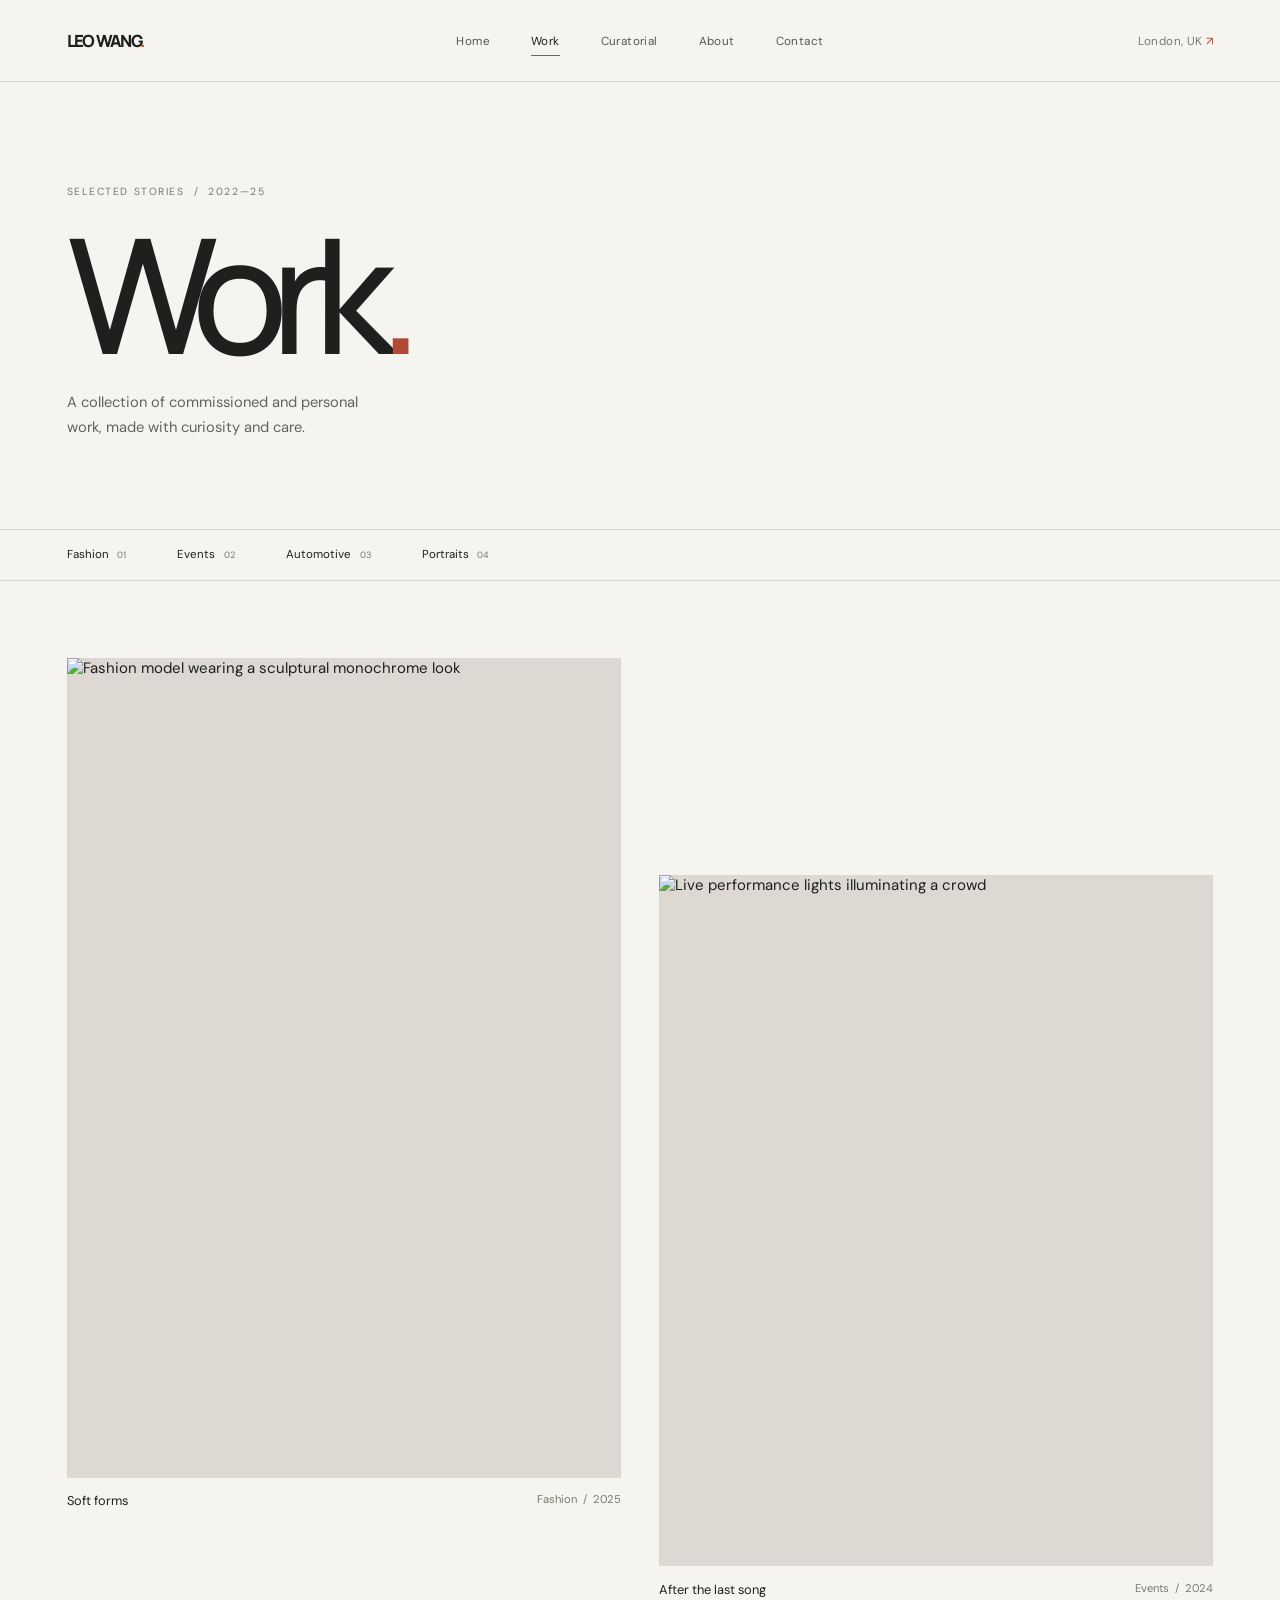
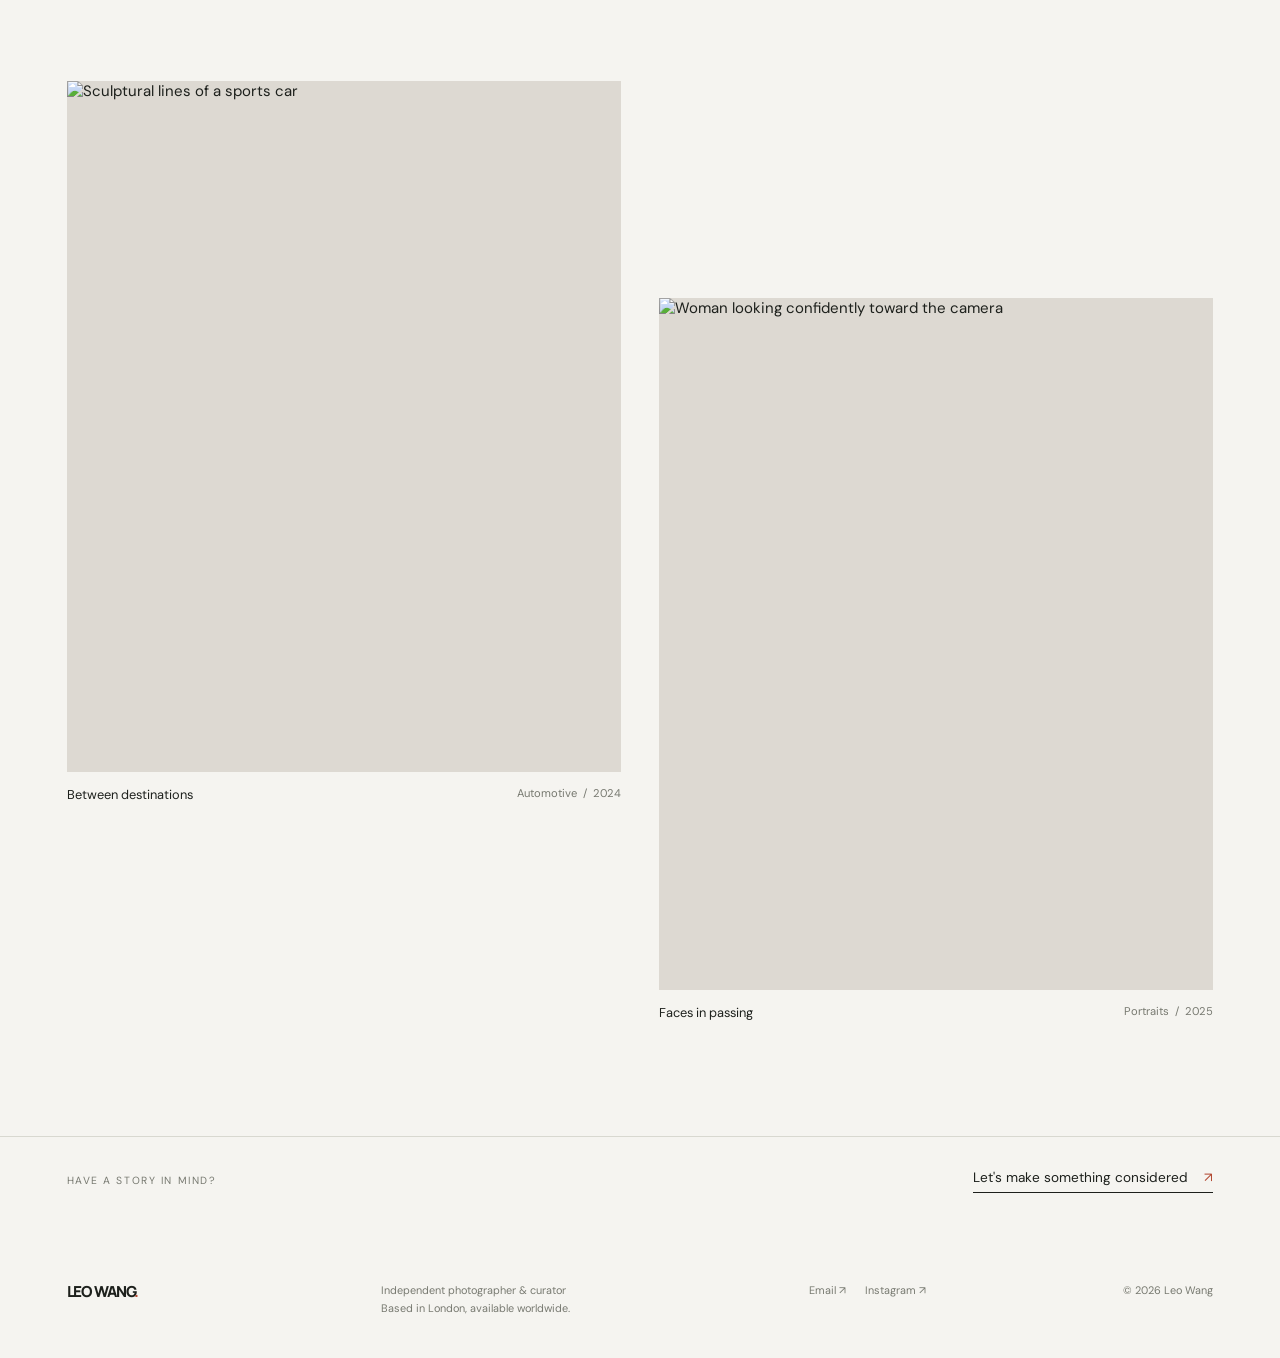
==== work/index.html @ 0326eb98 "Build Leo Wang photography portfolio Co-authored-by: Copilot App <223556219+Copilot@users.noreply.gi" ====
<!doctype html>
<html lang="en">
<head>
  <meta charset="utf-8"><meta name="viewport" content="width=device-width, initial-scale=1">
  <meta name="description" content="Selected fashion, event, automotive, and portrait photography by Leo Wang.">
  <meta name="theme-color" content="#f5f4f0"><title>Selected Work — Leo Wang</title>
  <link rel="preconnect" href="https://images.unsplash.com"><link rel="stylesheet" href="../styles.css"><script src="../main.js" defer></script>
</head>
<body>
  <a class="skip-link" href="#main">Skip to content</a>
  <header class="site-header"><a class="wordmark" href="../index.html" aria-label="Leo Wang home">LEO WANG<span class="wordmark-dot">.</span></a><button class="menu-toggle" type="button" aria-expanded="false" aria-controls="primary-nav"><span></span><span></span><span class="sr-only">Toggle navigation</span></button><nav class="primary-nav" id="primary-nav" aria-label="Main navigation"><a href="../index.html">Home</a><a class="active" href="index.html">Work</a><a href="../curatorial.html">Curatorial</a><a href="../about.html">About</a><a href="../contact.html">Contact</a></nav><span class="header-location">London, UK <span aria-hidden="true">↗</span></span></header>
  <main id="main">
    <section class="page-intro page-gutter"><p class="eyebrow">Selected stories&nbsp; / &nbsp;2022—25</p><h1>Work<span class="heading-period">.</span></h1><p class="page-lede">A collection of commissioned and personal work, made with curiosity and care.</p></section>
    <section class="category-nav page-gutter" aria-label="Project categories"><a href="#fashion">Fashion <span>01</span></a><a href="#events">Events <span>02</span></a><a href="#automotive">Automotive <span>03</span></a><a href="#portraits">Portraits <span>04</span></a></section>
    <section class="work-grid work-index-grid page-gutter">
      <a class="work-card card-tall" id="fashion" href="fashion.html"><img src="https://images.unsplash.com/photo-1529139574466-a303027c1d8b?auto=format&amp;fit=crop&amp;w=1200&amp;q=82" alt="Fashion model wearing a sculptural monochrome look" loading="lazy"><span class="card-meta"><span>Soft forms</span><span>Fashion&nbsp; / &nbsp;2025</span></span></a>
      <a class="work-card card-offset" id="events" href="events.html"><img src="https://images.unsplash.com/photo-1506157786151-b8491531f063?auto=format&amp;fit=crop&amp;w=1200&amp;q=82" alt="Live performance lights illuminating a crowd" loading="lazy"><span class="card-meta"><span>After the last song</span><span>Events&nbsp; / &nbsp;2024</span></span></a>
      <a class="work-card" id="automotive" href="automotive.html"><img src="https://images.unsplash.com/photo-1503376780353-7e6692767b70?auto=format&amp;fit=crop&amp;w=1200&amp;q=82" alt="Sculptural lines of a sports car" loading="lazy"><span class="card-meta"><span>Between destinations</span><span>Automotive&nbsp; / &nbsp;2024</span></span></a>
      <a class="work-card card-offset" id="portraits" href="portraits.html"><img src="https://images.unsplash.com/photo-1531123897727-8f129e1688ce?auto=format&amp;fit=crop&amp;w=1200&amp;q=82" alt="Woman looking confidently toward the camera" loading="lazy"><span class="card-meta"><span>Faces in passing</span><span>Portraits&nbsp; / &nbsp;2025</span></span></a>
    </section>
    <section class="closing-note page-gutter"><p class="eyebrow">Have a story in mind?</p><a class="text-link" href="../contact.html">Let's make something considered <span aria-hidden="true">↗</span></a></section>
  </main>
  <footer class="site-footer page-gutter"><a class="wordmark footer-mark" href="../index.html">LEO WANG<span class="wordmark-dot">.</span></a><p>Independent photographer &amp; curator<br>Based in London, available worldwide.</p><div class="footer-links"><a href="mailto:hello@leowang.studio">Email ↗</a><a href="https://www.instagram.com/" target="_blank" rel="noreferrer">Instagram ↗</a></div><span class="copyright">© <span data-year></span> Leo Wang</span></footer>
</body></html>
---- styles.css ----
@import url('https://fonts.googleapis.com/css2?family=DM+Sans:wght@400;500;600;700&family=Manrope:wght@400;500;600;700;800&display=swap');

:root {
  color-scheme: light;
  --paper: #f5f4f0;
  --ink: #1d201c;
  --muted: #777970;
  --line: #d8d8d0;
  --accent: #b24932;
  --gutter: clamp(1.25rem, 5.2vw, 6.25rem);
  --sans: "DM Sans", "Helvetica Neue", sans-serif;
  --display: "Manrope", "Helvetica Neue", sans-serif;
}

* { box-sizing: border-box; }
html { scroll-behavior: smooth; }
body { margin: 0; background: var(--paper); color: var(--ink); font-family: var(--sans); font-size: 15px; -webkit-font-smoothing: antialiased; }
img { display: block; width: 100%; height: 100%; object-fit: cover; }
a { color: inherit; text-decoration: none; }
button { font: inherit; }
.sr-only { position: absolute; width: 1px; height: 1px; padding: 0; margin: -1px; overflow: hidden; clip: rect(0, 0, 0, 0); white-space: nowrap; border: 0; }
.skip-link { position: fixed; z-index: 20; top: .75rem; left: .75rem; padding: .8rem 1rem; background: var(--ink); color: var(--paper); transform: translateY(-160%); }
.skip-link:focus { transform: translateY(0); }
.page-gutter { padding-inline: var(--gutter); }
.site-header { position: relative; z-index: 5; min-height: 82px; padding: 0 var(--gutter); display: grid; grid-template-columns: 1fr 2fr 1fr; align-items: center; border-bottom: 1px solid var(--line); }
.wordmark { font-family: var(--display); font-size: 1.05rem; font-weight: 800; letter-spacing: -.075em; white-space: nowrap; }
.wordmark-dot, .heading-period { color: var(--accent); }
.primary-nav { display: flex; justify-content: center; align-items: center; gap: clamp(1.1rem, 3.2vw, 3.4rem); }
.primary-nav a, .header-location { font-size: .73rem; letter-spacing: .035em; }
.primary-nav a { position: relative; color: #55574f; transition: color .2s ease; }
.primary-nav a:hover, .primary-nav a.active { color: var(--ink); }
.primary-nav a.active::after { position: absolute; content: ""; height: 1px; left: 0; right: 0; bottom: -.45rem; background: var(--accent); }
.header-location { justify-self: end; color: var(--muted); }
.header-location span { color: var(--accent); }
.menu-toggle { display: none; }
.home-intro { padding-top: clamp(4.5rem, 11vw, 10.5rem); padding-bottom: clamp(2.4rem, 6vw, 5.7rem); }
.eyebrow { margin: 0; text-transform: uppercase; font-size: .65rem; line-height: 1.5; letter-spacing: .15em; color: var(--muted); }
h1, h2, p { margin-top: 0; }
.home-intro h1, .page-intro h1, .project-heading h1 { margin: 1.4rem 0 0; font-family: var(--display); font-size: clamp(4rem, 12.5vw, 12rem); line-height: .82; letter-spacing: -.105em; font-weight: 500; }
.home-intro h1 { max-width: 11ch; }
.heading-period { letter-spacing: -.12em; }
.intro-bottom { display: flex; justify-content: space-between; align-items: end; margin-top: clamp(2.6rem, 7vw, 6rem); }
.intro-bottom p, .page-lede { max-width: 320px; margin: 0; color: #62645c; font-size: .92rem; line-height: 1.65; }
.text-link { display: inline-flex; gap: 1rem; align-items: center; padding-bottom: .35rem; border-bottom: 1px solid var(--ink); font-size: .76rem; }
.text-link span, .text-link:hover { color: var(--accent); }
.feature-image { position: relative; display: block; height: min(67vw, 780px); min-height: 390px; overflow: hidden; background: #d9d5ce; }
.feature-image img, .work-card img { transition: transform .7s cubic-bezier(.2,.65,.25,1); }
.feature-image:hover img, .work-card:hover img { transform: scale(1.025); }
.feature-image::after { position: absolute; inset: 45% 0 0; content: ""; background: linear-gradient(transparent, rgba(0,0,0,.4)); pointer-events: none; }
.image-index, .image-caption { position: absolute; z-index: 1; color: white; }
.image-index { top: 1.3rem; left: 1.4rem; font-size: .67rem; letter-spacing: .1em; }
.image-caption { left: clamp(1.4rem, 3vw, 3rem); bottom: clamp(1.4rem, 3vw, 3rem); font-family: var(--display); font-size: clamp(1.2rem, 2.4vw, 2.3rem); letter-spacing: -.05em; }
.image-caption span { display: block; margin-top: .5rem; font-family: var(--sans); font-size: .68rem; letter-spacing: .06em; }
.section-space { padding-top: clamp(5rem, 10vw, 10rem); padding-bottom: clamp(5rem, 10vw, 10rem); }
.section-heading { display: flex; justify-content: space-between; align-items: center; padding-bottom: 1.5rem; border-bottom: 1px solid var(--line); }
.work-grid { display: grid; grid-template-columns: repeat(2, minmax(0, 1fr)); gap: clamp(2.5rem, 6.5vw, 6.5rem) clamp(1rem, 3vw, 3rem); align-items: start; }
.work-card { display: block; min-width: 0; }
.work-card img { height: clamp(280px, 52vw, 710px); background: #ddd9d2; }
.work-card.card-tall img { height: clamp(360px, 62vw, 800px); }
.work-card.card-offset { margin-top: clamp(5rem, 17vw, 15rem); }
.card-meta { display: flex; justify-content: space-between; gap: 1rem; padding-top: .9rem; font-size: .7rem; }
.card-meta span:first-child { font-size: .8rem; }
.card-meta span:last-child { color: var(--muted); text-align: right; }
.home-note { position: relative; padding-top: clamp(4rem, 9vw, 8rem); padding-bottom: clamp(4rem, 9vw, 8rem); background: #e7e6df; }
.note-copy { margin: 2rem 0 0; font-family: var(--display); font-size: clamp(2.5rem, 7vw, 6rem); font-weight: 500; line-height: .98; letter-spacing: -.08em; }
.round-link { position: absolute; right: var(--gutter); bottom: clamp(3rem, 7vw, 6rem); width: clamp(3.2rem, 7vw, 5.5rem); aspect-ratio: 1; display: grid; place-items: center; border: 1px solid #aeb0a6; border-radius: 50%; font-size: 1.2rem; transition: background .2s, color .2s; }
.round-link:hover { background: var(--ink); color: var(--paper); }
.site-footer { display: grid; grid-template-columns: 1fr 1.4fr 1fr auto; gap: 2rem; align-items: start; padding-top: 2.5rem; padding-bottom: 2.5rem; }
.footer-mark { font-size: .95rem; }
.site-footer p, .footer-links, .copyright { color: var(--muted); font-size: .68rem; line-height: 1.7; }
.site-footer p { margin: 0; }
.footer-links { display: flex; gap: 1.2rem; }
.footer-links a:hover { color: var(--accent); }
.copyright { justify-self: end; }

.page-intro { padding-top: clamp(4rem, 8vw, 8rem); padding-bottom: clamp(3rem, 7vw, 6rem); }
.page-intro h1 { margin-top: 1.7rem; }
.page-lede { margin-top: 2rem; }
.category-nav { display: flex; gap: clamp(1.5rem, 4vw, 4rem); padding-top: 1.1rem; padding-bottom: 1.1rem; border-top: 1px solid var(--line); border-bottom: 1px solid var(--line); }
.category-nav a { font-size: .72rem; }
.category-nav a:hover { color: var(--accent); }
.category-nav span { margin-left: .35rem; color: var(--muted); font-size: .57rem; }
.work-index-grid { padding-top: clamp(3rem, 6vw, 6rem); padding-bottom: clamp(4rem, 9vw, 8rem); }
.work-index-grid .work-card img { height: clamp(310px, 54vw, 700px); }
.work-index-grid .card-tall img { height: clamp(390px, 65vw, 820px); }
.closing-note { display: flex; align-items: center; justify-content: space-between; gap: 2rem; padding-top: 2rem; padding-bottom: 3rem; border-top: 1px solid var(--line); }
.closing-note .text-link { font-size: .85rem; }
.project-heading { padding-top: clamp(2rem, 5vw, 5rem); padding-bottom: clamp(3rem, 7vw, 6rem); }
.back-link { display: inline-block; margin-bottom: clamp(3rem, 7vw, 6rem); color: var(--muted); font-size: .72rem; }
.back-link:hover { color: var(--accent); }
.project-heading h1 { margin-top: 1.5rem; font-size: clamp(3.7rem, 10.5vw, 10rem); }
.project-heading .page-lede { max-width: 440px; }
.project-gallery { display: grid; grid-template-columns: repeat(2, minmax(0, 1fr)); gap: clamp(2.2rem, 5vw, 5rem) clamp(1rem, 3vw, 3rem); padding-bottom: clamp(4rem, 10vw, 9rem); }
.project-gallery figure { margin: 0; }
.project-gallery img { aspect-ratio: 4 / 5; background: #ddd9d2; }
.project-gallery .gallery-wide { grid-column: 1 / -1; }
.project-gallery .gallery-wide img { aspect-ratio: 16 / 9; }
.project-gallery figcaption { padding-top: .75rem; color: var(--muted); font-size: .67rem; }
.project-credit { display: grid; grid-template-columns: repeat(3, 1fr) 1.5fr; gap: 1rem; align-items: start; padding-top: 1.5rem; padding-bottom: 2.5rem; border-top: 1px solid var(--line); }
.project-credit p { margin: 0; font-size: .72rem; }
.project-credit p span { display: block; padding-bottom: .5rem; color: var(--muted); font-size: .62rem; }
.project-credit .text-link { justify-self: end; font-size: .7rem; }

.editorial-intro { padding-top: clamp(5rem, 10vw, 9rem); padding-bottom: clamp(4rem, 9vw, 8rem); }
.editorial-intro h1 { max-width: 12ch; margin: 1.5rem 0 2rem; font-family: var(--display); font-size: clamp(3.8rem, 10vw, 9.5rem); line-height: .9; font-weight: 500; letter-spacing: -.09em; }
.editorial-intro .page-lede { max-width: 450px; }
.editorial-image { height: min(58vw, 690px); min-height: 350px; }
.curatorial-items { padding-top: clamp(4rem, 9vw, 8rem); padding-bottom: clamp(4rem, 9vw, 8rem); }
.curatorial-item { display: grid; grid-template-columns: 1.25fr 1fr; gap: clamp(2rem, 7vw, 7rem); align-items: center; padding: 2rem 0; border-top: 1px solid var(--line); }
.curatorial-item:nth-child(even) .curatorial-image { order: 2; }
.curatorial-image { overflow: hidden; }
.curatorial-image img { aspect-ratio: 4 / 3; background: #ddd9d2; transition: transform .7s; }
.curatorial-item:hover img { transform: scale(1.02); }
.curatorial-copy { max-width: 390px; }
.curatorial-copy h2 { margin: 1rem 0; font-family: var(--display); font-size: clamp(1.8rem, 3.4vw, 3.5rem); font-weight: 500; line-height: 1; letter-spacing: -.065em; }
.curatorial-copy > p:last-child { color: #62645c; font-size: .84rem; line-height: 1.8; }

.about-layout { display: grid; grid-template-columns: 1fr 1fr; gap: clamp(2rem, 8vw, 8rem); align-items: start; padding-top: clamp(4rem, 9vw, 8rem); padding-bottom: clamp(5rem, 10vw, 9rem); }
.about-portrait img { aspect-ratio: 4 / 5; max-height: 720px; background: #ddd9d2; }
.about-copy { padding-top: clamp(0rem, 6vw, 5rem); }
.about-copy h1 { margin: 1.5rem 0 2rem; font-family: var(--display); font-size: clamp(3.6rem, 8vw, 7.5rem); font-weight: 500; line-height: .88; letter-spacing: -.09em; }
.about-copy > p:not(.eyebrow) { max-width: 470px; color: #62645c; font-size: .87rem; line-height: 1.85; }
.about-details { display: grid; grid-template-columns: 1fr 1fr; gap: 1.5rem; max-width: 470px; margin-top: 3rem; padding-top: 1.3rem; border-top: 1px solid var(--line); }
.about-details p { margin: 0; font-size: .74rem; line-height: 1.7; }
.about-details span { display: block; margin-bottom: .5rem; color: var(--muted); font-size: .62rem; text-transform: uppercase; letter-spacing: .1em; }

.contact-intro { padding-top: clamp(5rem, 11vw, 10rem); padding-bottom: clamp(5rem, 10vw, 9rem); }
.contact-intro h1 { margin: 1.5rem 0 2rem; font-family: var(--display); font-size: clamp(4.3rem, 13vw, 12rem); line-height: .82; letter-spacing: -.105em; font-weight: 500; }
.contact-bottom { display: grid; grid-template-columns: 1fr 1fr; align-items: end; gap: 2rem; margin-top: clamp(3rem, 9vw, 8rem); }
.contact-bottom p { max-width: 390px; margin: 0; color: #62645c; font-size: .9rem; line-height: 1.7; }
.contact-address { display: flex; flex-direction: column; align-items: start; gap: .75rem; }
.contact-address a { padding-bottom: .4rem; border-bottom: 1px solid var(--ink); font-size: clamp(1rem, 2vw, 1.6rem); }
.contact-address a:hover { color: var(--accent); border-color: var(--accent); }
.contact-address span { color: var(--muted); font-size: .72rem; }

@media (min-width: 1500px) { :root { --gutter: max(6.25rem, calc((100vw - 1380px) / 2)); } }
@media (max-width: 760px) {
  .site-header { min-height: 70px; grid-template-columns: 1fr auto; }
  .header-location { display: none; }
  .menu-toggle { display: flex; width: 42px; height: 42px; flex-direction: column; align-items: center; justify-content: center; gap: 5px; border: 0; background: transparent; cursor: pointer; }
  .menu-toggle span:not(.sr-only) { width: 21px; height: 1px; background: var(--ink); transition: transform .2s; }
  .menu-toggle[aria-expanded="true"] span:first-child { transform: translateY(3px) rotate(45deg); }
  .menu-toggle[aria-expanded="true"] span:nth-child(2) { transform: translateY(-3px) rotate(-45deg); }
  .primary-nav { position: absolute; top: 69px; left: 0; right: 0; display: none; flex-direction: column; align-items: stretch; gap: 0; padding: .5rem var(--gutter) 1rem; background: var(--paper); border-bottom: 1px solid var(--line); }
  .primary-nav.is-open { display: flex; }
  .primary-nav a { padding: .9rem 0; border-bottom: 1px solid var(--line); }
  .primary-nav a.active::after { display: none; }
  .home-intro h1 { font-size: clamp(4.3rem, 17vw, 8rem); }
  .intro-bottom { align-items: start; flex-direction: column; gap: 1.5rem; }
  .feature-image { height: 105vw; min-height: 360px; max-height: 620px; }
  .section-heading { gap: 1rem; align-items: start; }
  .work-grid { gap: 3rem 1rem; }
  .work-card img, .work-index-grid .work-card img { height: 62vw; }
  .work-card.card-tall img, .work-index-grid .card-tall img { height: 78vw; }
  .work-card.card-offset { margin-top: 4rem; }
  .card-meta { flex-direction: column; gap: .35rem; font-size: .64rem; }
  .card-meta span:last-child { text-align: left; }
  .round-link { bottom: 2rem; }
  .site-footer { grid-template-columns: 1fr 1fr; gap: 1.5rem 1rem; }
  .footer-links { flex-direction: column; gap: .35rem; }
  .copyright { justify-self: end; align-self: end; }
  .category-nav { overflow-x: auto; gap: 1.5rem; }
  .category-nav a { white-space: nowrap; }
  .closing-note { align-items: start; flex-direction: column; }
  .project-gallery { gap: 2rem .8rem; }
  .project-gallery .gallery-wide img { aspect-ratio: 4 / 3; }
  .project-gallery img { aspect-ratio: 3 / 4; }
  .project-credit { grid-template-columns: 1fr 1fr; row-gap: 1.5rem; }
  .project-credit .text-link { grid-column: 1 / -1; justify-self: start; }
  .curatorial-item { grid-template-columns: 1fr; gap: 1.5rem; }
  .curatorial-item:nth-child(even) .curatorial-image { order: 0; }
  .curatorial-item:nth-child(even) .curatorial-copy { padding-left: 10%; }
  .about-layout { grid-template-columns: 1fr; gap: 2.5rem; padding-top: 3rem; }
  .about-portrait img { max-height: none; aspect-ratio: 4 / 3; }
  .about-copy { padding-top: 0; }
  .contact-bottom { grid-template-columns: 1fr; align-items: start; }
}
@media (prefers-reduced-motion: reduce) {
  *, *::before, *::after { scroll-behavior: auto !important; transition-duration: .01ms !important; animation-duration: .01ms !important; animation-iteration-count: 1 !important; }
}
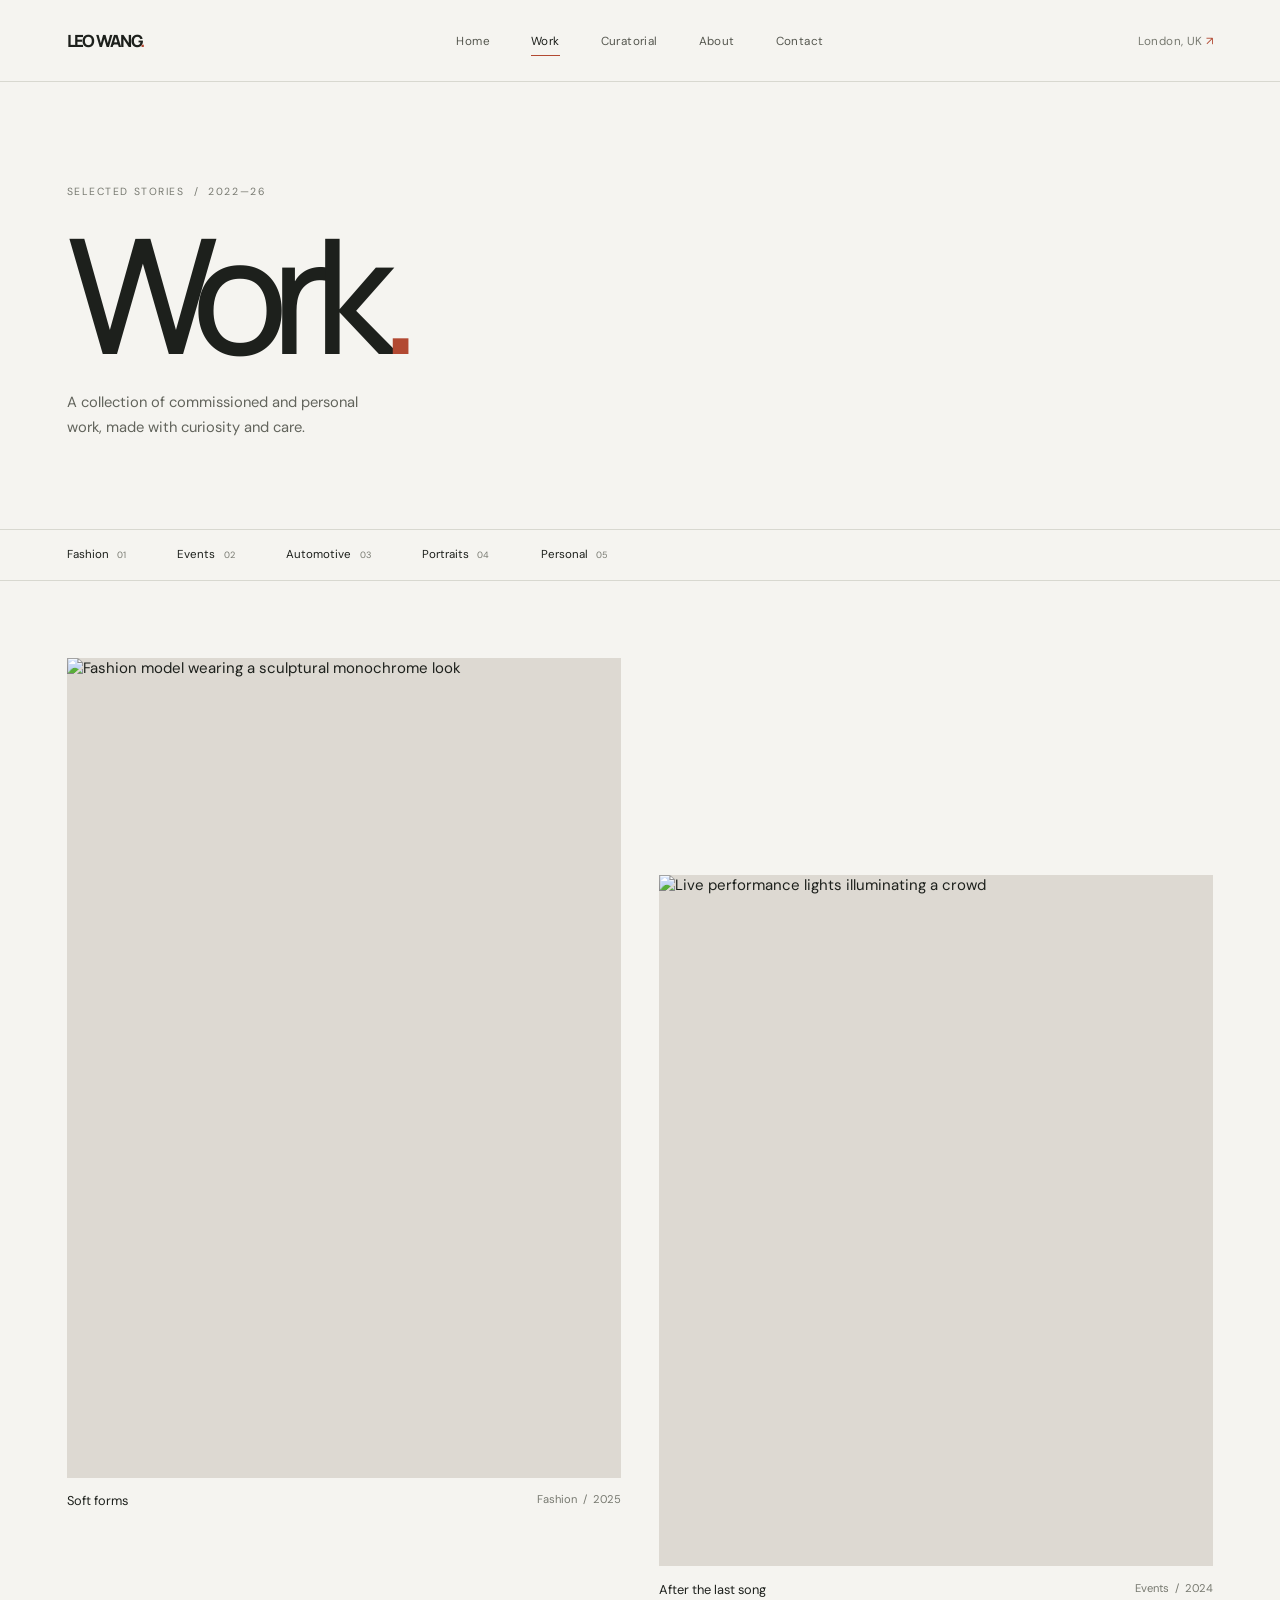
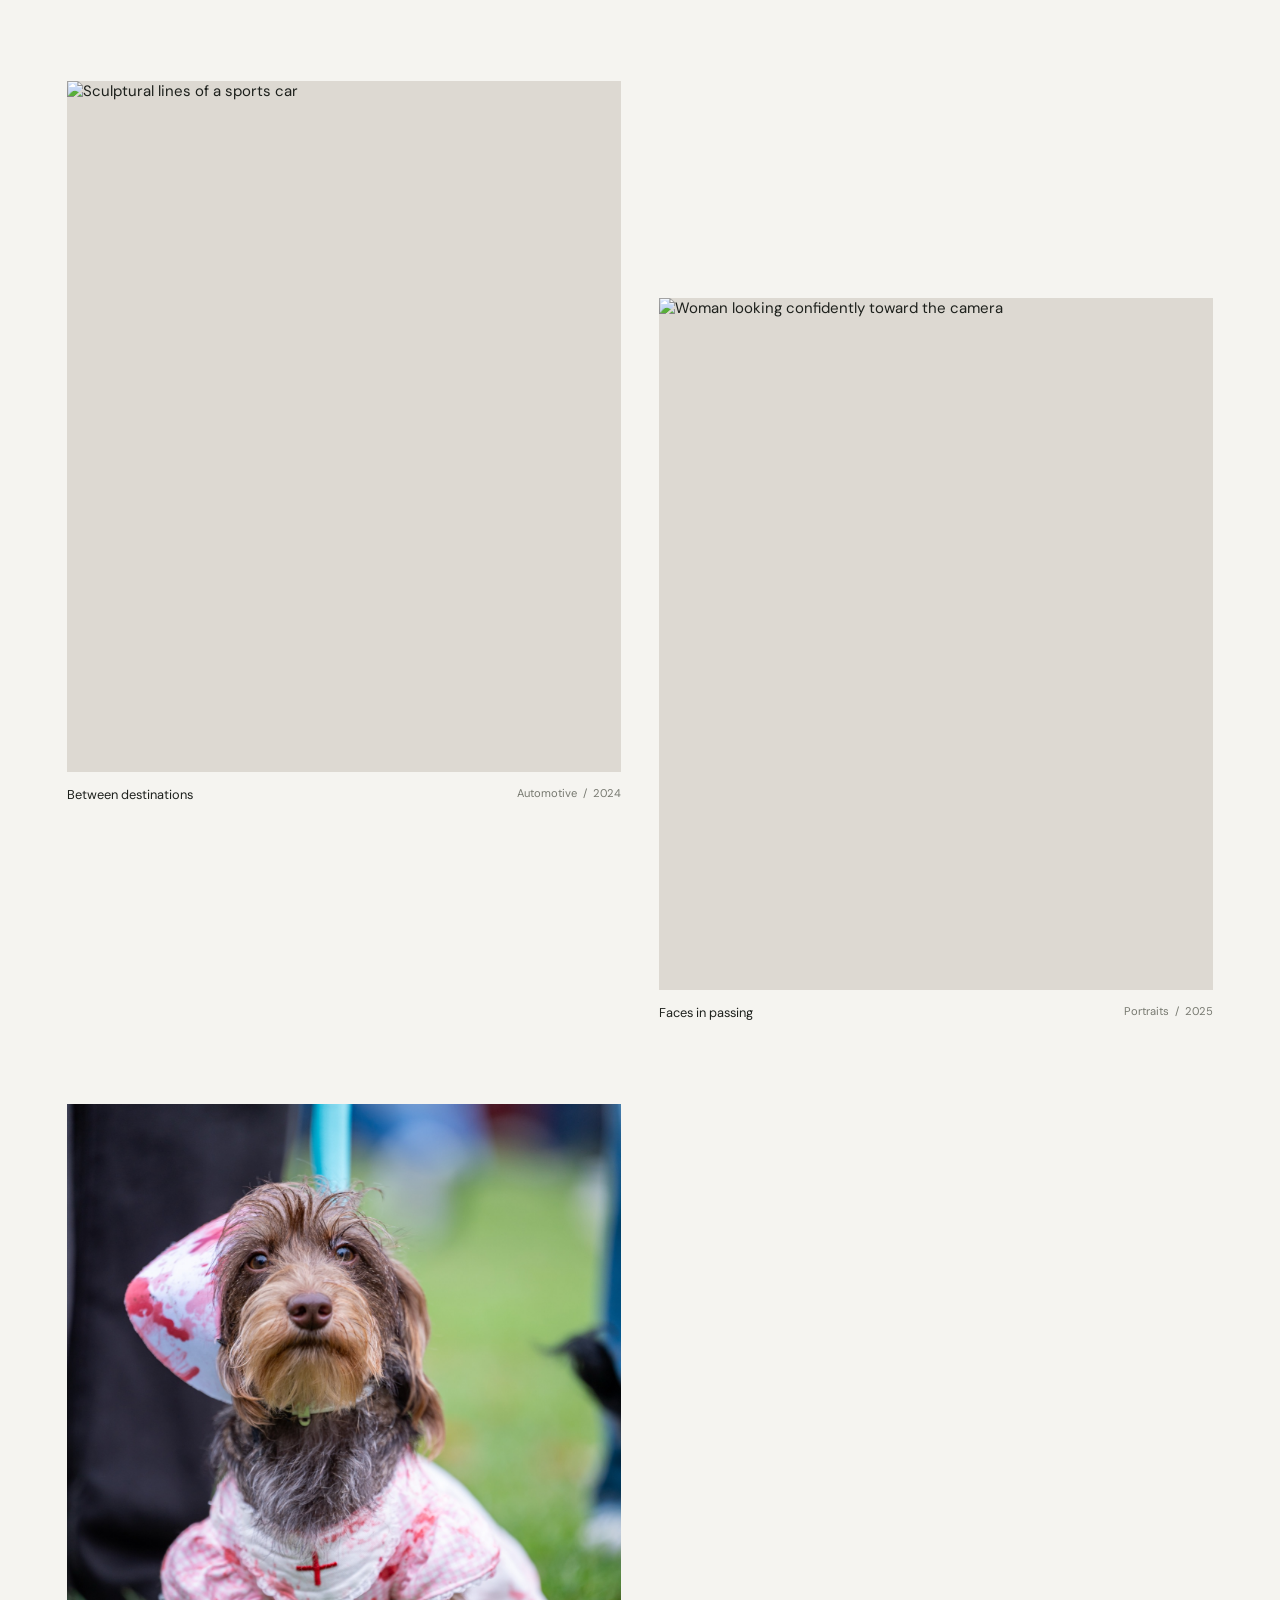
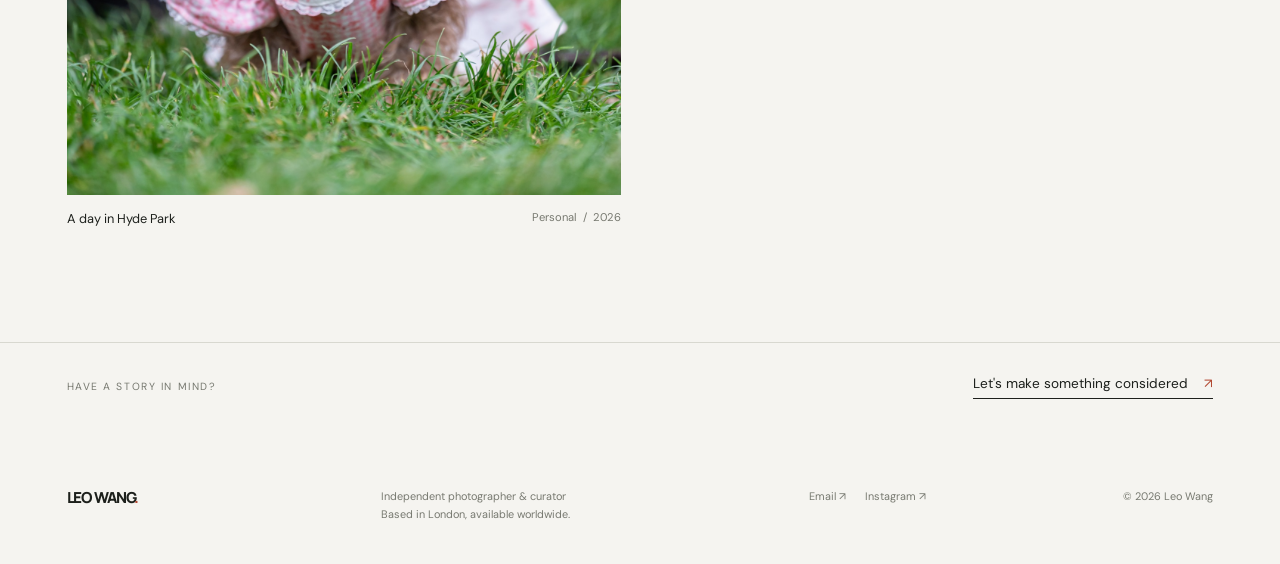
==== commit 9330b43b: "Add Hyde Park dog photography project Add a personal Hyde Park gallery to the work index and homepag" ====
--- a/work/index.html
+++ b/work/index.html
@@ -10,13 +10,14 @@
   <a class="skip-link" href="#main">Skip to content</a>
   <header class="site-header"><a class="wordmark" href="../index.html" aria-label="Leo Wang home">LEO WANG<span class="wordmark-dot">.</span></a><button class="menu-toggle" type="button" aria-expanded="false" aria-controls="primary-nav"><span></span><span></span><span class="sr-only">Toggle navigation</span></button><nav class="primary-nav" id="primary-nav" aria-label="Main navigation"><a href="../index.html">Home</a><a class="active" href="index.html">Work</a><a href="../curatorial.html">Curatorial</a><a href="../about.html">About</a><a href="../contact.html">Contact</a></nav><span class="header-location">London, UK <span aria-hidden="true">↗</span></span></header>
   <main id="main">
-    <section class="page-intro page-gutter"><p class="eyebrow">Selected stories&nbsp; / &nbsp;2022—25</p><h1>Work<span class="heading-period">.</span></h1><p class="page-lede">A collection of commissioned and personal work, made with curiosity and care.</p></section>
-    <section class="category-nav page-gutter" aria-label="Project categories"><a href="#fashion">Fashion <span>01</span></a><a href="#events">Events <span>02</span></a><a href="#automotive">Automotive <span>03</span></a><a href="#portraits">Portraits <span>04</span></a></section>
+    <section class="page-intro page-gutter"><p class="eyebrow">Selected stories&nbsp; / &nbsp;2022—26</p><h1>Work<span class="heading-period">.</span></h1><p class="page-lede">A collection of commissioned and personal work, made with curiosity and care.</p></section>
+    <section class="category-nav page-gutter" aria-label="Project categories"><a href="#fashion">Fashion <span>01</span></a><a href="#events">Events <span>02</span></a><a href="#automotive">Automotive <span>03</span></a><a href="#portraits">Portraits <span>04</span></a><a href="#hyde-park">Personal <span>05</span></a></section>
     <section class="work-grid work-index-grid page-gutter">
       <a class="work-card card-tall" id="fashion" href="fashion.html"><img src="https://images.unsplash.com/photo-1529139574466-a303027c1d8b?auto=format&amp;fit=crop&amp;w=1200&amp;q=82" alt="Fashion model wearing a sculptural monochrome look" loading="lazy"><span class="card-meta"><span>Soft forms</span><span>Fashion&nbsp; / &nbsp;2025</span></span></a>
       <a class="work-card card-offset" id="events" href="events.html"><img src="https://images.unsplash.com/photo-1506157786151-b8491531f063?auto=format&amp;fit=crop&amp;w=1200&amp;q=82" alt="Live performance lights illuminating a crowd" loading="lazy"><span class="card-meta"><span>After the last song</span><span>Events&nbsp; / &nbsp;2024</span></span></a>
       <a class="work-card" id="automotive" href="automotive.html"><img src="https://images.unsplash.com/photo-1503376780353-7e6692767b70?auto=format&amp;fit=crop&amp;w=1200&amp;q=82" alt="Sculptural lines of a sports car" loading="lazy"><span class="card-meta"><span>Between destinations</span><span>Automotive&nbsp; / &nbsp;2024</span></span></a>
       <a class="work-card card-offset" id="portraits" href="portraits.html"><img src="https://images.unsplash.com/photo-1531123897727-8f129e1688ce?auto=format&amp;fit=crop&amp;w=1200&amp;q=82" alt="Woman looking confidently toward the camera" loading="lazy"><span class="card-meta"><span>Faces in passing</span><span>Portraits&nbsp; / &nbsp;2025</span></span></a>
+      <a class="work-card" id="hyde-park" href="hyde-park.html"><img src="../images/hyde-park/cover.jpg" alt="A small brown dog in a pink outfit at Hyde Park" loading="lazy"><span class="card-meta"><span>A day in Hyde Park</span><span>Personal&nbsp; / &nbsp;2026</span></span></a>
     </section>
     <section class="closing-note page-gutter"><p class="eyebrow">Have a story in mind?</p><a class="text-link" href="../contact.html">Let's make something considered <span aria-hidden="true">↗</span></a></section>
   </main>
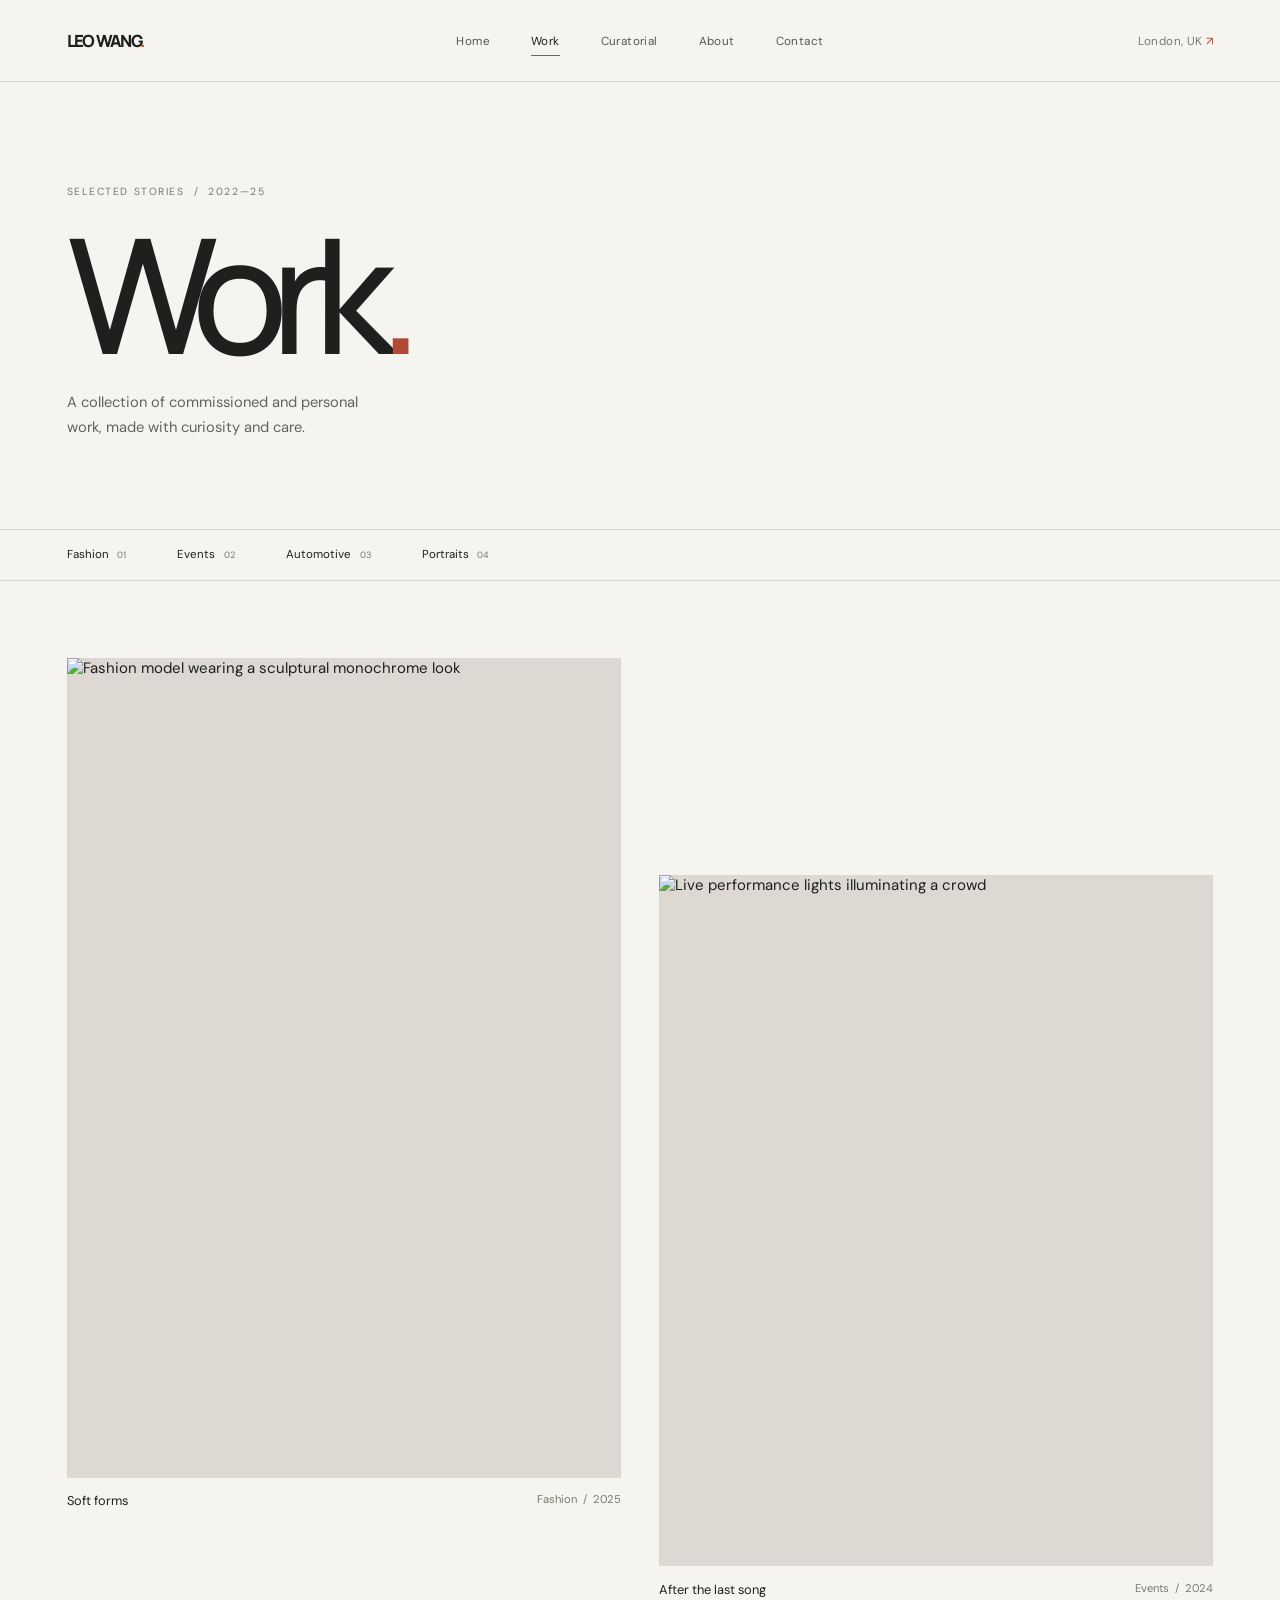
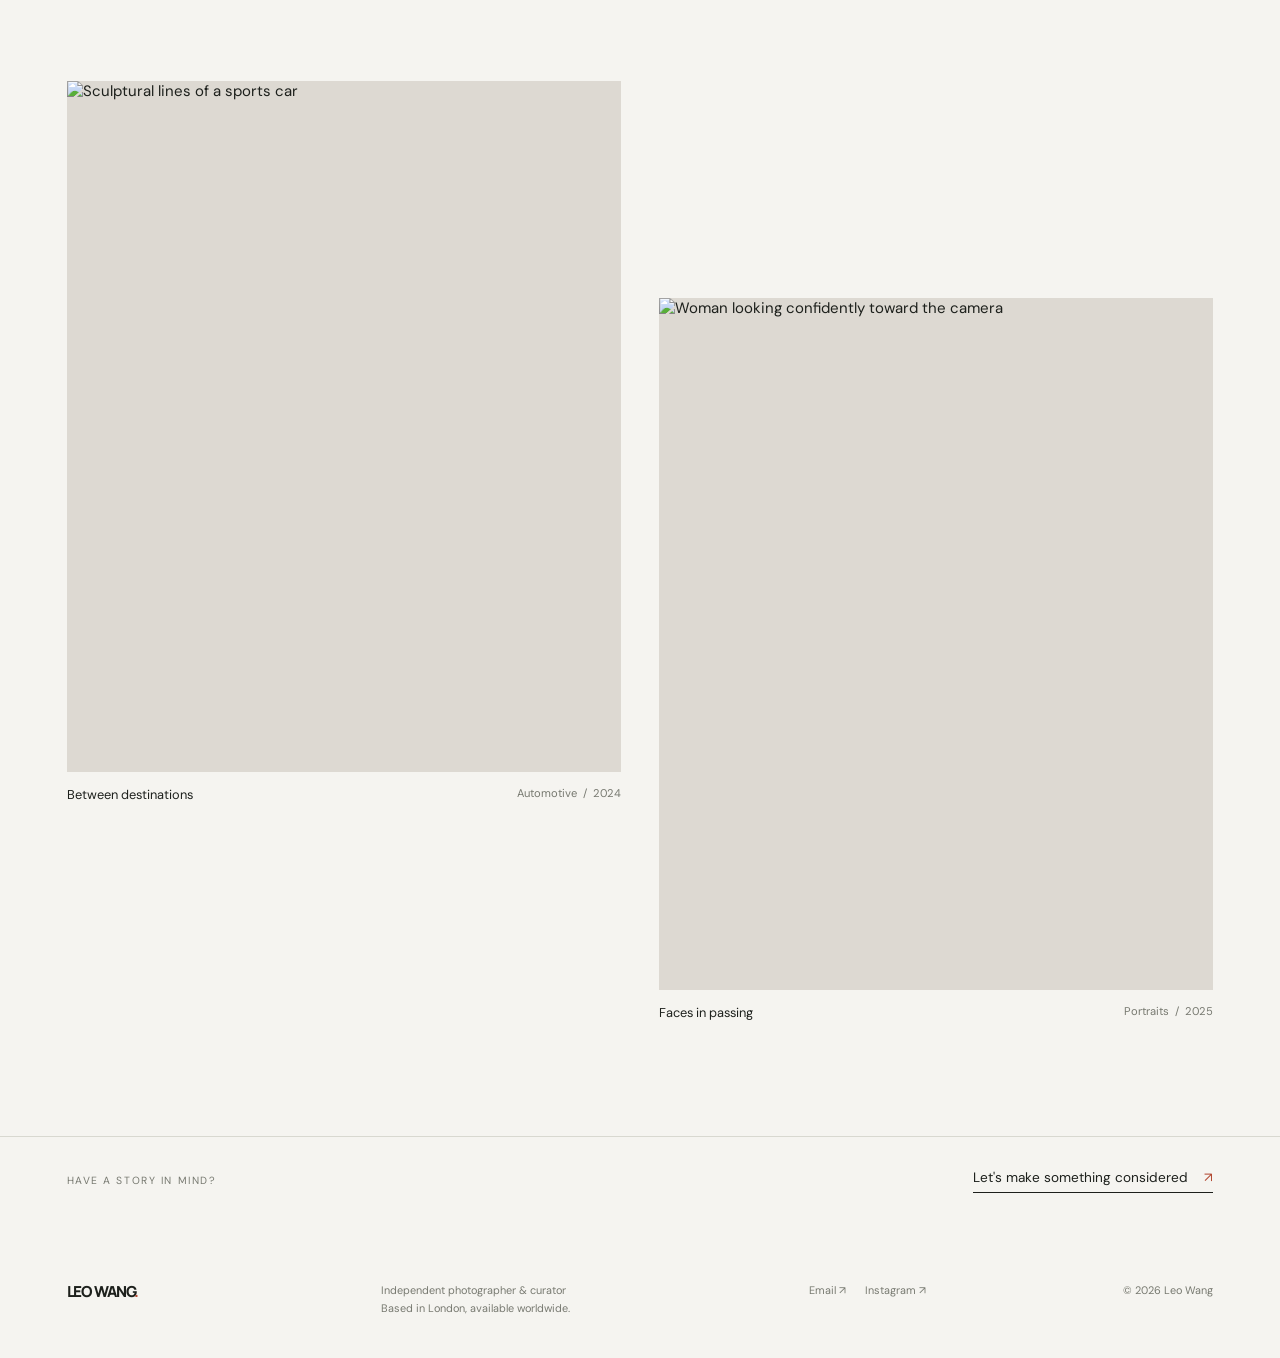
==== commit 19c219cb: "Add organized portfolio photo folders Co-authored-by: Copilot App <223556219+Copilot@users.noreply.g" ====
--- a/work/index.html
+++ b/work/index.html
@@ -10,14 +10,13 @@
   <a class="skip-link" href="#main">Skip to content</a>
   <header class="site-header"><a class="wordmark" href="../index.html" aria-label="Leo Wang home">LEO WANG<span class="wordmark-dot">.</span></a><button class="menu-toggle" type="button" aria-expanded="false" aria-controls="primary-nav"><span></span><span></span><span class="sr-only">Toggle navigation</span></button><nav class="primary-nav" id="primary-nav" aria-label="Main navigation"><a href="../index.html">Home</a><a class="active" href="index.html">Work</a><a href="../curatorial.html">Curatorial</a><a href="../about.html">About</a><a href="../contact.html">Contact</a></nav><span class="header-location">London, UK <span aria-hidden="true">↗</span></span></header>
   <main id="main">
-    <section class="page-intro page-gutter"><p class="eyebrow">Selected stories&nbsp; / &nbsp;2022—26</p><h1>Work<span class="heading-period">.</span></h1><p class="page-lede">A collection of commissioned and personal work, made with curiosity and care.</p></section>
-    <section class="category-nav page-gutter" aria-label="Project categories"><a href="#fashion">Fashion <span>01</span></a><a href="#events">Events <span>02</span></a><a href="#automotive">Automotive <span>03</span></a><a href="#portraits">Portraits <span>04</span></a><a href="#hyde-park">Personal <span>05</span></a></section>
+    <section class="page-intro page-gutter"><p class="eyebrow">Selected stories&nbsp; / &nbsp;2022—25</p><h1>Work<span class="heading-period">.</span></h1><p class="page-lede">A collection of commissioned and personal work, made with curiosity and care.</p></section>
+    <section class="category-nav page-gutter" aria-label="Project categories"><a href="#fashion">Fashion <span>01</span></a><a href="#events">Events <span>02</span></a><a href="#automotive">Automotive <span>03</span></a><a href="#portraits">Portraits <span>04</span></a></section>
     <section class="work-grid work-index-grid page-gutter">
-      <a class="work-card card-tall" id="fashion" href="fashion.html"><img src="https://images.unsplash.com/photo-1529139574466-a303027c1d8b?auto=format&amp;fit=crop&amp;w=1200&amp;q=82" alt="Fashion model wearing a sculptural monochrome look" loading="lazy"><span class="card-meta"><span>Soft forms</span><span>Fashion&nbsp; / &nbsp;2025</span></span></a>
-      <a class="work-card card-offset" id="events" href="events.html"><img src="https://images.unsplash.com/photo-1506157786151-b8491531f063?auto=format&amp;fit=crop&amp;w=1200&amp;q=82" alt="Live performance lights illuminating a crowd" loading="lazy"><span class="card-meta"><span>After the last song</span><span>Events&nbsp; / &nbsp;2024</span></span></a>
-      <a class="work-card" id="automotive" href="automotive.html"><img src="https://images.unsplash.com/photo-1503376780353-7e6692767b70?auto=format&amp;fit=crop&amp;w=1200&amp;q=82" alt="Sculptural lines of a sports car" loading="lazy"><span class="card-meta"><span>Between destinations</span><span>Automotive&nbsp; / &nbsp;2024</span></span></a>
-      <a class="work-card card-offset" id="portraits" href="portraits.html"><img src="https://images.unsplash.com/photo-1531123897727-8f129e1688ce?auto=format&amp;fit=crop&amp;w=1200&amp;q=82" alt="Woman looking confidently toward the camera" loading="lazy"><span class="card-meta"><span>Faces in passing</span><span>Portraits&nbsp; / &nbsp;2025</span></span></a>
-      <a class="work-card" id="hyde-park" href="hyde-park.html"><img src="../images/hyde-park/cover.jpg" alt="A small brown dog in a pink outfit at Hyde Park" loading="lazy"><span class="card-meta"><span>A day in Hyde Park</span><span>Personal&nbsp; / &nbsp;2026</span></span></a>
+      <a class="work-card card-tall" id="fashion" href="fashion.html"><img src="https://images.unsplash.com/photo-1529139574466-a303027c1d8b?auto=format&amp;fit=crop&amp;w=1200&amp;q=82" data-local-image="../images/fashion/cover.jpg" alt="Fashion model wearing a sculptural monochrome look" loading="lazy"><span class="card-meta"><span>Soft forms</span><span>Fashion&nbsp; / &nbsp;2025</span></span></a>
+      <a class="work-card card-offset" id="events" href="events.html"><img src="https://images.unsplash.com/photo-1506157786151-b8491531f063?auto=format&amp;fit=crop&amp;w=1200&amp;q=82" data-local-image="../images/events/cover.jpg" alt="Live performance lights illuminating a crowd" loading="lazy"><span class="card-meta"><span>After the last song</span><span>Events&nbsp; / &nbsp;2024</span></span></a>
+      <a class="work-card" id="automotive" href="automotive.html"><img src="https://images.unsplash.com/photo-1503376780353-7e6692767b70?auto=format&amp;fit=crop&amp;w=1200&amp;q=82" data-local-image="../images/automotive/cover.jpg" alt="Sculptural lines of a sports car" loading="lazy"><span class="card-meta"><span>Between destinations</span><span>Automotive&nbsp; / &nbsp;2024</span></span></a>
+      <a class="work-card card-offset" id="portraits" href="portraits.html"><img src="https://images.unsplash.com/photo-1531123897727-8f129e1688ce?auto=format&amp;fit=crop&amp;w=1200&amp;q=82" data-local-image="../images/portraits/cover.jpg" alt="Woman looking confidently toward the camera" loading="lazy"><span class="card-meta"><span>Faces in passing</span><span>Portraits&nbsp; / &nbsp;2025</span></span></a>
     </section>
     <section class="closing-note page-gutter"><p class="eyebrow">Have a story in mind?</p><a class="text-link" href="../contact.html">Let's make something considered <span aria-hidden="true">↗</span></a></section>
   </main>
